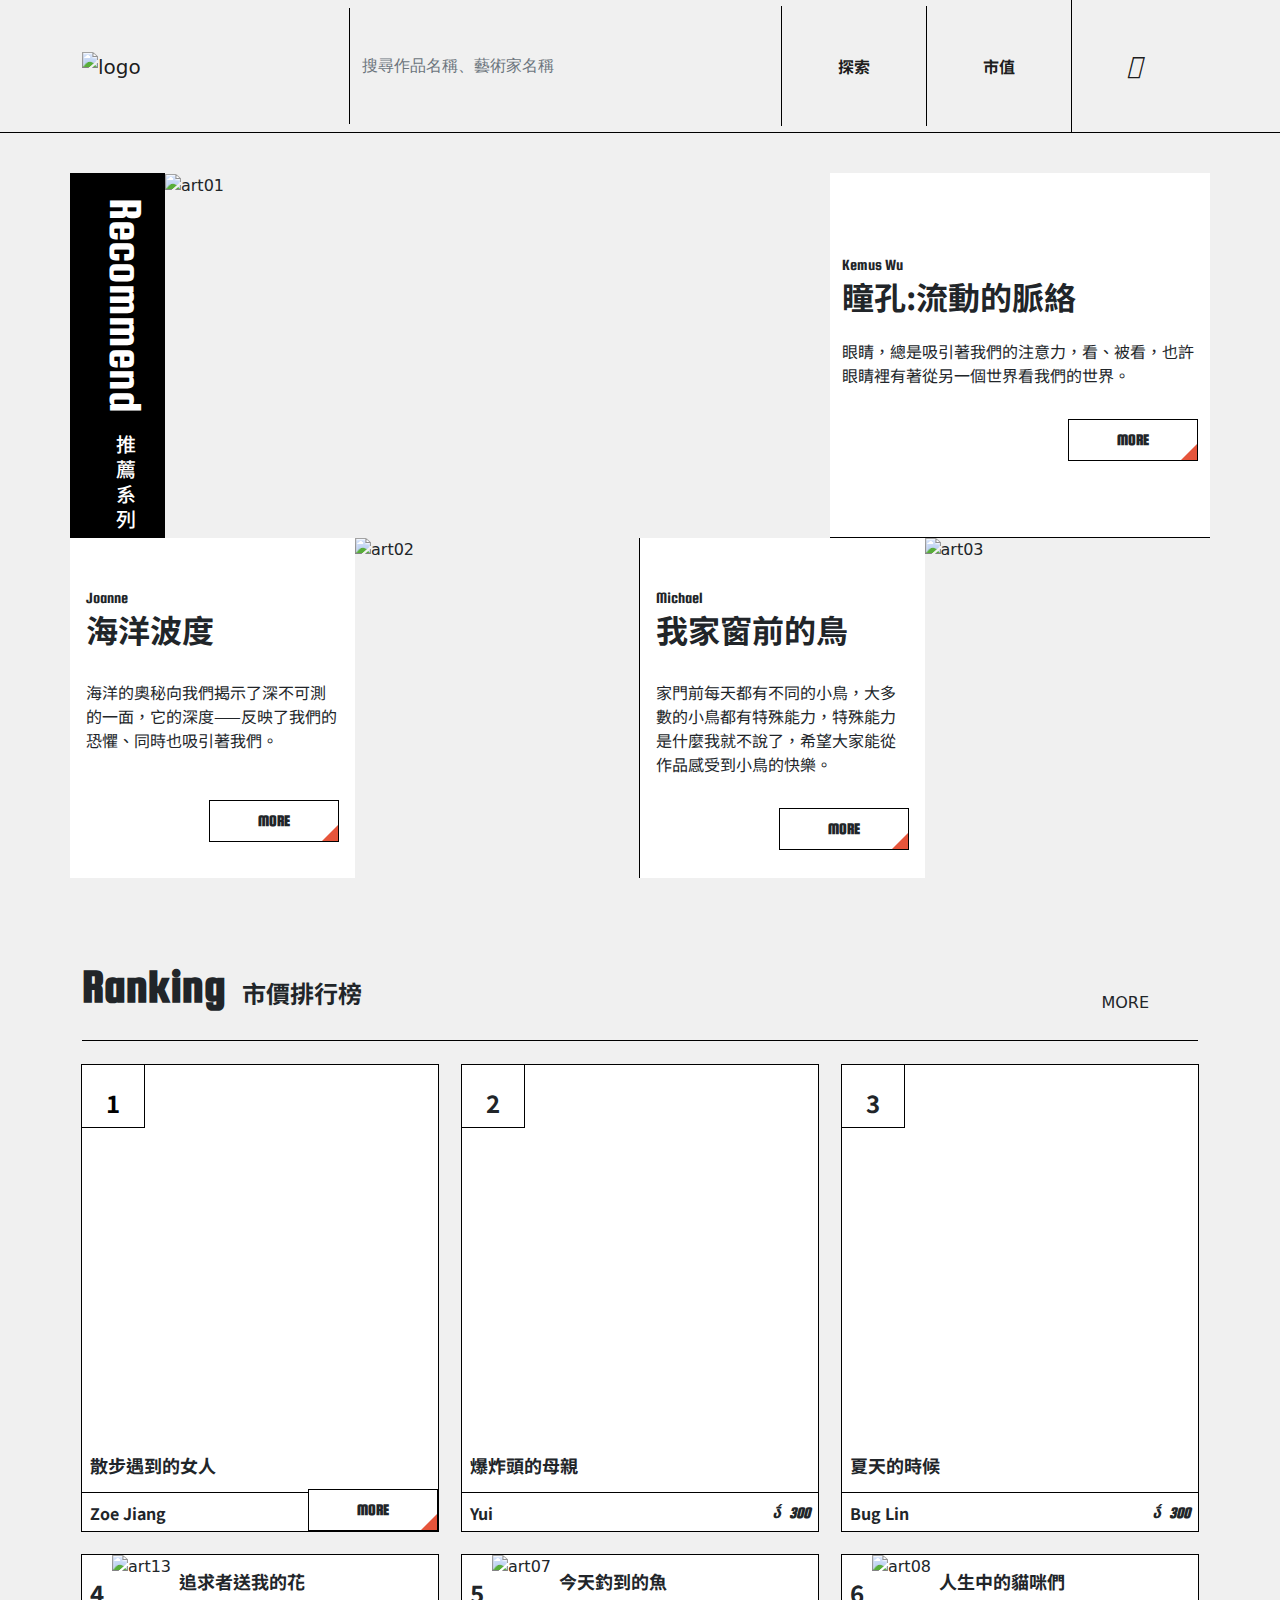
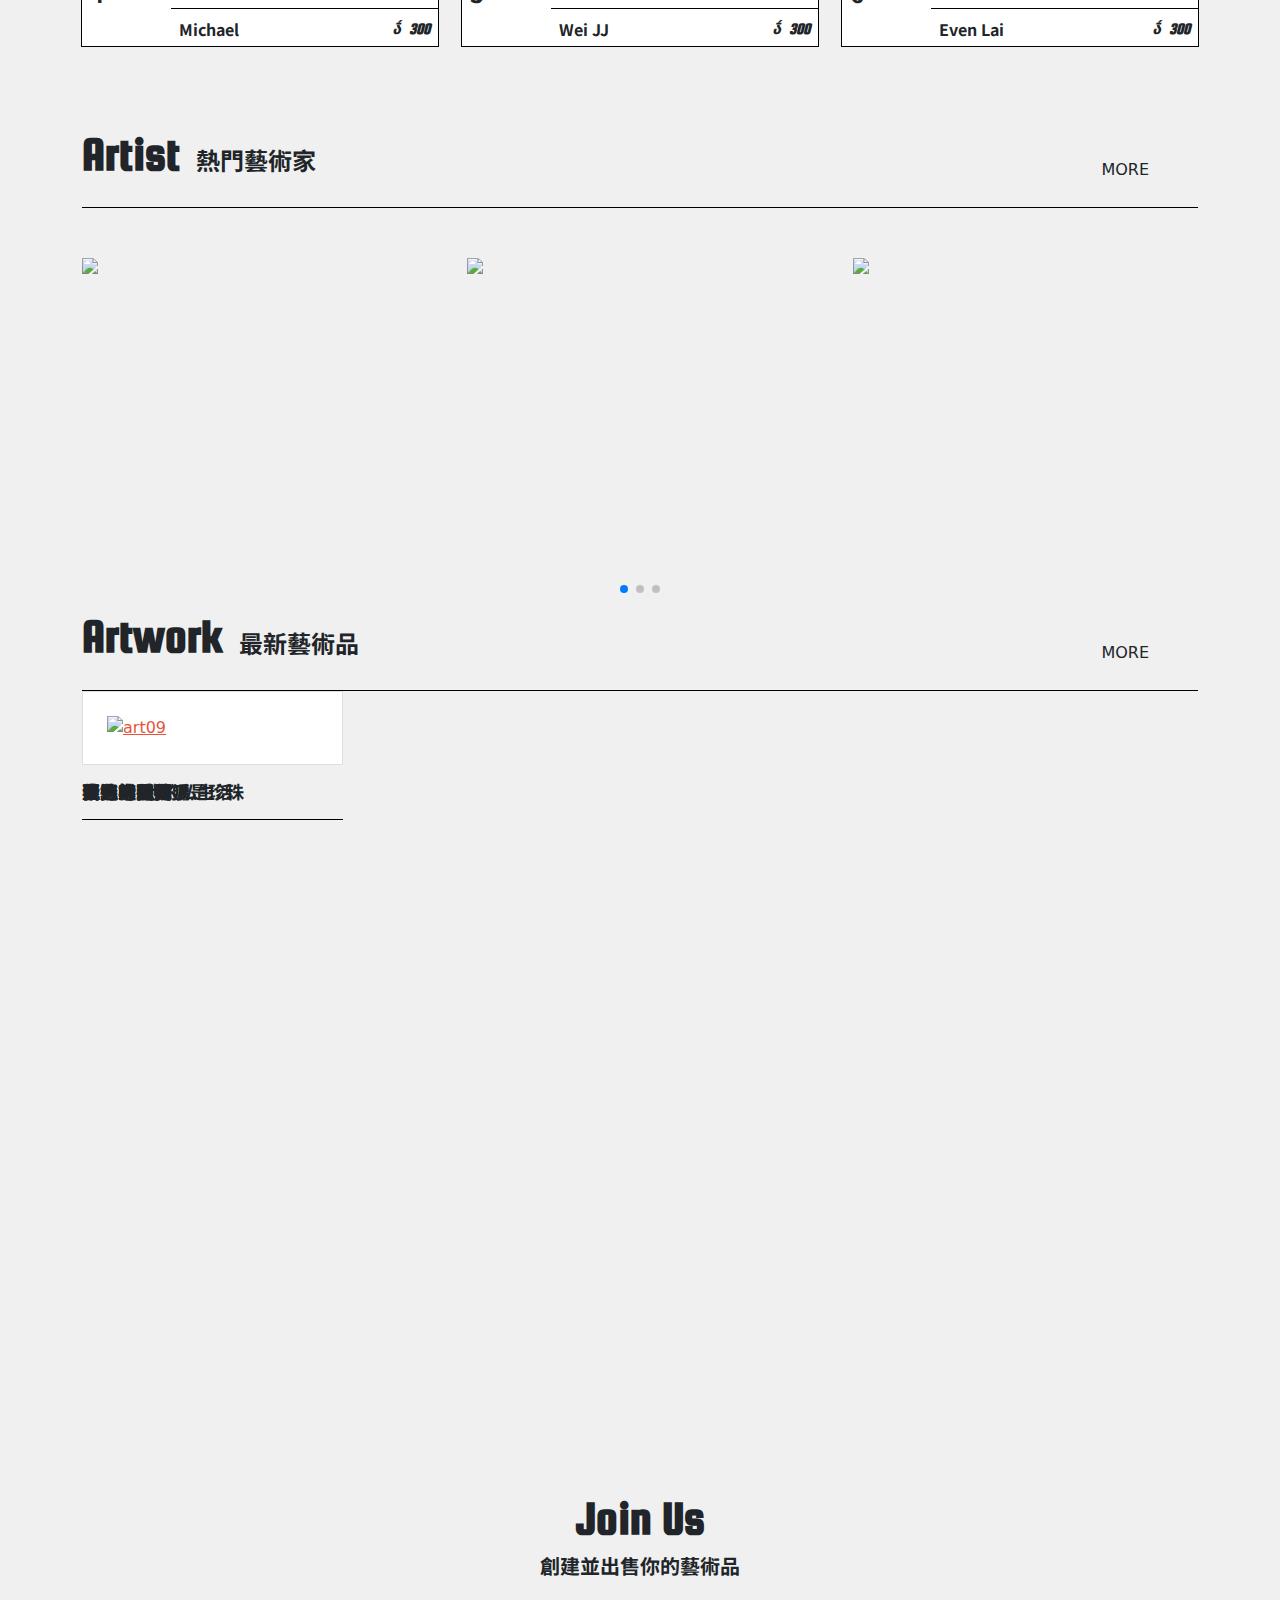
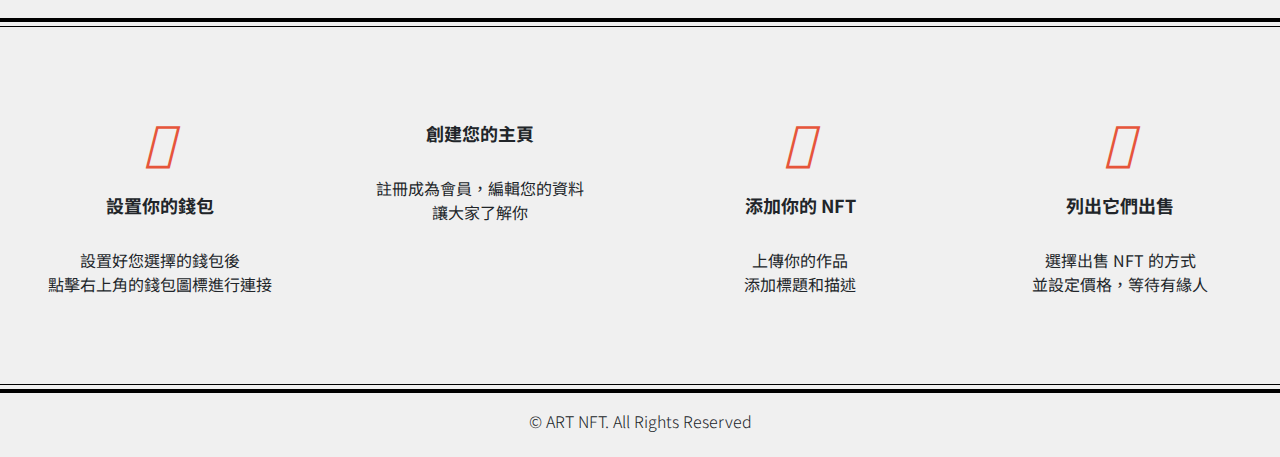
==== index.html @ 58df51ed "Update 2022-09-14T13:58:03.006Z" ====
<!DOCTYPE html>
<html lang="en">

  <head>
    <meta charset="UTF-8">
    <meta name="viewport" content="width=device-width, initial-scale=1.0">
    <meta http-equiv="X-UA-Compatible" content="ie=edge">
    <title>Boostrap Index</title>
    <link rel="stylesheet" href="https://cdnjs.cloudflare.com/ajax/libs/font-awesome/5.13.0/css/all.min.css" />
    <link rel="stylesheet" href="./assets/style/all.css">
    
      <link
      rel="stylesheet"
      href="https://cdn.jsdelivr.net/npm/swiper/swiper-bundle.min.css"
    />
    

<link rel="preconnect" href="https://fonts.googleapis.com">
<link rel="preconnect" href="https://fonts.gstatic.com" crossorigin>
<link href="https://fonts.googleapis.com/css2?family=Noto+Sans+TC:wght@400;700&family=Squada+One&display=swap" rel="stylesheet">
<script src="https://kit.fontawesome.com/d7eb9595f0.js" crossorigin="anonymous"></script>
  </head>
  <body>
    <div class="header bg-light border-bottom">
      <div class="container">
      <nav class="navbar navbar-expand-lg navbar-light py-0">
        <div class="container-fluid header-bar px-0">
          <a class="navbar-brand py-0" href="#"><img src="https://raw.githubusercontent.com/hexschool/2022-web-layout-training/5d91d2de215d774a360093b4739a960a9ba68be0/week8-202207/logo.svg" alt="logo"></a>
          <div class="navbar-icon d-flex  align-items-center ">
            <button class="navbar-toggler border-0" type="button" data-bs-toggle="collapse" data-bs-target="#navbarSupportedContent" aria-controls="navbarSupportedContent" aria-expanded="false" aria-label="Toggle navigation">
              <i class="fa-solid fa-magnifying-glass"></i>
            </button>
            <button class="navbar-toggler border-0" type="button" data-bs-toggle="collapse" data-bs-target="#navbarSupportedContent" aria-controls="navbarSupportedContent" aria-expanded="false" aria-label="Toggle navigation">
              <span class="navbar-toggler-icon"></span>
            </button>
          </div>
          <div class="collapse navbar-collapse" id="navbarNav">
            <ul class="navbar-nav ms-auto align-items-center bar-box ">
              <li class="input-group search-bar border-start py-6 border-start">
                <input type="text" class="form-control bg-light border-0  " placeholder="搜尋作品名稱、藝術家名稱" >
                <a class="input-group-text border-0 bg-light pe-7 ps-4  text-decoration-none" href="#"> <i class="fa-solid fa-magnifying-glass fs-3 "></i></a>
               
              </li>
              <li class="nav-item px-7 py-6 border-start">
                <a class="nav-link active" aria-current="page" href="#"><p class="fw-bold">探索</p></a>
              </li>
              <li class="nav-item px-7 py-6 border-start">
                <a class="nav-link active" aria-current="page" href="#"><p class="fw-bold">市值</p></a>
              </li>
              <li class="nav-item px-7 py-6 border-start">
                <a class="nav-link active" aria-current="page" href="#"><i class="fa-solid fa-wallet d-none d-lg-block fs-3"></i></a>
              </li>
              
              
            </ul>
          </div>
      </nav>
    </div>
   </div>
    
<div class=" bg-light">
  <div class="recommend pt-6 ">
    <div class="container-lg  ">
      <div class="row">
        <!--recommend1-->
        <div
          class="card recommend-title col-lg-1 align-items-center pt-4 bg-black text-white d-none d-lg-block"
        >
          <h1 class=" fs-4">
            <span class="fs-1 pb-3">Recommend</span>
            推 薦 系 列
          </h1>
        </div>
        <div class="col-lg-7  g-0">

        <img class="w-100"
          
          src="https://github.com/hexschool/2022-web-layout-training/blob/main/week8-202207/art01.jpg?raw=true"
          alt="art01"
        /></div>
        <div
          class=" col-lg-4 bg-white pt-lg-9 pt-5 border-bottom "
        >
          <span class="pb-2">Kemus Wu</span>
          <h2 class="fw-bold pb-3">瞳孔:流動的脈絡</h2>
          <p class="pb-5 card-body-text">
            眼睛，總是吸引著我們的注意力，看、被看，也許眼睛裡有著從另一個世界看我們的世界。
          </p>
          <div class="text-end pb-5 pb-lg-3">
            <a href="#">
            <button class="btn btn-triangle btn-white"><span class="fw-bold fs-6">MORE</span></button>
          </a></div>
          
        </div>
         
        <!--recommend2-->
        <div class="col-lg-6  ">
          <div class="row ">
            <div class="d-lg-flex flex-lg-row-reverse g-0 ">
              
            <img
              class="w-100 col-lg-3 recommend-img"
              src="https://github.com/hexschool/2022-web-layout-training/blob/main/week8-202207/art02.jpg?raw=true"
              alt="art02"
            />

            <div
              class="card-body bg-white pt-7 col-lg-3"
            >
              <span class="pb-2">Joanne</span>
              <h2 class="fw-bold pb-4">海洋波度</h2>
              <p class="mb-7">
                海洋的奧秘向我們揭示了深不可測的一面，它的深度——反映了我們的恐懼、同時也吸引著我們。
              </p>
              <div class="text-end">
                <a href="#">
                <button class="btn btn-triangle btn-white "><span class="fw-bold fs-6">MORE</span></button>
              </a></div>
            </div>
          </div>
        </div>
        </div>
          <!--recommend3-->
          <div class=" col-lg-6 recommend-box ">
            <div class="row ">
              <div class="d-lg-flex flex-lg-row-reverse g-0">
               
              <img
                class="w-100 col-lg-3 recommend-img"
                src="https://github.com/hexschool/2022-web-layout-training/blob/main/week8-202207/art21.jpg?raw=true"
                alt="art03"
              />

              <div
                class="card-body bg-white pt-7 col-lg-3"
              >
                <span class="pb-2">Michael</span>
                <h2 class="fw-bold pb-4">我家窗前的鳥</h2>
                <p class="pb-5">
                  家門前每天都有不同的小鳥，大多數的小鳥都有特殊能力，特殊能力是什麼我就不說了，希望大家能從作品感受到小鳥的快樂。
                </p>
                <div class="text-end">
                  <a href="#">
                  <button class="btn btn-triangle btn-white "><span class="fw-bold fs-6">MORE</span></button>
                </a></div>
              </div>
            </div>
          </div>
          </div>
          </div>
        </div>
      </div>
          <!--ranking-->
     
    <div class="ranking py-9">
        <div class="container">
          <div
            class="artwork-bar d-flex justify-content-between border-bottom pb-3 align-items-end ">
              <h3 class="fw-bold d-flex align-items-end ">
                  <span class="fs-1 pe-3 text-start">Ranking</span>
                  <span
                    class="d-none d-lg-block mb-2"
                    style="font-family: 'Noto Sans TC', sans-serif;"
                  >
                    市價排行榜
                  </span>
                </h3>
                <a href="#">
                  <button class="btn btn-triangle btn-border">MORE</button>
                </a>
           </div>
          <div class="row pt-4">
            <div class=" col-lg-4  ">
             <div class="card g-0 border">
              <div class="d-flex flex-lg-column card-top position-relative">
                <h3 class="px-2 py-4 fw-bold  text-black" >1</h3>
             
                
                <img class="w-100"  src="https://github.com/hexschool/2022-web-layout-training/blob/main/week8-202207/art04.jpg?raw=true" alt="art03">
                <a href="#">
                  
                  <button class="btn btn-triangle btn-white position-absolute d-none d-lg-block"style="right: 0; bottom: 0;"><span class="fw-bold fs-6">MORE</span></button>
                </a>
                <div class=" flex-grow-1">
                  <h5 class="py-3 border-bottom ps-2 fw-bold">散步遇到的女人</h5>
                  <div class="d-flex align-items-center justify-content-between ps-2 fw-bold">
                  <p>Zoe Jiang</p>
                  <i class="fa-brands fa-ethereum  pe-2"><span class="ps-2">300</span></i></div></div>
                </div>

              </div>

            </div>
            <div class=" col-lg-4  ">
              <div class="card g-0 border ">
               <div class="d-flex flex-lg-column card-top ">
                 <h3 class="px-2 py-4 fw-bold">2</h3>
                 <img  src="https://github.com/hexschool/2022-web-layout-training/blob/main/week8-202207/art05.jpg?raw=true" alt="art05">
                 <div class=" flex-grow-1">
                   <h5 class="py-3 border-bottom ps-2 fw-bold">爆炸頭的母親</h5>
                   <div class="d-flex align-items-center justify-content-between ps-2 fw-bold">
                   <p>Yui</p>
                   <i class="fa-brands fa-ethereum  pe-2"><span class="ps-2">300</span></i></div></div>
                 </div>
 
               </div>
 
             </div>
             <div class=" col-lg-4 ">
              <div class="card g-0 border ">
               <div class="d-flex flex-lg-column card-top">
                 <h3 class="px-2 py-4 fw-bold">3</h3>
                 <img  src="https://github.com/hexschool/2022-web-layout-training/blob/main/week8-202207/art06.jpg?raw=true" alt="art03">
                 <div class=" flex-grow-1">
                   <h5 class="py-3 border-bottom ps-2 fw-bold">夏天的時候</h5>
                   <div class="d-flex align-items-center justify-content-between ps-2 fw-bold">
                   <p>Bug Lin</p>
                   <i class="fa-brands fa-ethereum  pe-2"><span class="ps-2">300</span></i></div></div>
                 </div>
 
               </div>
 
             </div>
             <div class=" col-lg-4 pt-4">
              <div class="card g-0 border">
               <div class="d-flex">
                 <h3 class="px-2 py-4 fw-bold">4</h3>
                 <img  src="https://github.com/hexschool/2022-web-layout-training/blob/main/week8-202207/art13.jpg?raw=true" alt="art13">
                 <div class=" flex-grow-1">
                   <h5 class="py-3 border-bottom ps-2 fw-bold">追求者送我的花</h5>
                   <div class="d-flex align-items-center justify-content-between ps-2 fw-bold">
                   <p>Michael</p>
                   <i class="fa-brands fa-ethereum  pe-2"><span class="ps-2">300</span></i></div></div>
                 </div>
 
               </div>
 
             </div>
             <div class=" col-lg-4 pt-4  ">
              <div class="card g-0 border">
               <div class="d-flex ">
                 <h3 class="px-2 py-4 fw-bold">5</h3>
                 <img  src="https://github.com/hexschool/2022-web-layout-training/blob/main/week8-202207/art07.jpg?raw=true" alt="art07">
                 <div class=" flex-grow-1">
                   <h5 class="py-3 border-bottom ps-2 fw-bold">今天釣到的魚</h5>
                   <div class="d-flex align-items-center justify-content-between ps-2 fw-bold">
                   <p>Wei JJ</p>
                   <i class="fa-brands fa-ethereum  pe-2"><span class="ps-2">300</span></i></div></div>
                 </div>
 
               </div>
 
             </div>
             <div class=" col-lg-4 pt-4  ">
              <div class="card g-0 border">
               <div class="d-flex ">
                 <h3 class="px-2 py-4 fw-bold">6</h3>
                 <img  src="https://github.com/hexschool/2022-web-layout-training/blob/main/week8-202207/art08.jpg?raw=true" alt="art08">
                 <div class=" flex-grow-1">
                   <h5 class="py-3 border-bottom ps-2 fw-bold">人生中的貓咪們</h5>
                   <div class="d-flex align-items-center justify-content-between ps-2 fw-bold">
                   <p>Even Lai</p>
                   <i class="fa-brands fa-ethereum  pe-2"><span class="ps-2">300</span></i></div></div>
                 </div>
 
               </div>
 
             </div>       
           </div>
              
        </div>
      </div>
          <!--artist-->
          <div class="artist">
            <div class="container">
              <div
                class="artwork-bar d-flex justify-content-between border-bottom pb-3 align-items-end"
              >
                <h3 class="fw-bold d-flex align-items-end">
                  <span class="fs-1 pe-3 text-start">Artist</span>
                  <span
                    class="d-none d-lg-block mb-2"
                    style="font-family: 'Noto Sans TC', sans-serif;"
                  >
                    熱門藝術家
                  </span>
                </h3>
                <a href="#">
                  <button class="btn btn-triangle btn-border">MORE</button>
                </a>
              </div>
              <div class="swiper mySwiper">
                <div class="swiper-wrapper">
                  <div class="swiper-slide">
                    <img class="w-100"
                      src="https://github.com/hexschool/2022-web-layout-training/blob/main/week8-202207/artist01.jpg?raw=true"
                    />
                  </div>
                  <div class="swiper-slide">
                    <img class="w-100"
                      src="https://github.com/hexschool/2022-web-layout-training/blob/main/week8-202207/artist02.jpg?raw=true"
                    />
                  </div>
                  <div class="swiper-slide">
                    <img class="w-100"
                      src="https://github.com/hexschool/2022-web-layout-training/blob/main/week8-202207/artist03.jpg?raw=true"
                    />
                  </div>
                  <div class="swiper-slide">
                    <img class="w-100"
                      src="https://github.com/hexschool/2022-web-layout-training/blob/main/week8-202207/artist04.jpg?raw=true"
                    />
                  </div>
                  <div class="swiper-slide">
                    <img class="w-100"
                      src="https://github.com/hexschool/2022-web-layout-training/blob/main/week8-202207/artist05.jpg?raw=true"
                    />
                  </div>
                </div>
                <div class="swiper-pagination"></div>
              </div>
            </div>
            <!--artwork-->

            <div class="artwork pb-7">
              <div class="container">
                <div
                  class="artwork-bar d-flex justify-content-between border-bottom pb-3 align-items-end"
                >
                  <h3 class="fw-bold d-flex align-items-end">
                    <span class="fs-1 pe-3">Artwork</span>
                    <span
                      class="d-none d-lg-block mb-2"
                      style="font-family: 'Noto Sans TC', sans-serif;"
                    >
                      最新藝術品
                    </span>
                  </h3>
                  <a href="./pages.html">
                    <button class="btn btn-triangle btn-border">MORE</button>
                  </a>
                </div>
                <div
                  class="row pt-5 row-Masonry"
                  data-masonry='{"percentPosition": true }'
                  style="position: relative; height: 743px;"
                >
                  <div
                    class="col-md-4 col-lg-3 mb-7 artwork-card"
                    style="position: absolute; left: 0%; top: 0px;"
                  >
                    <div class="card">
                      <div class="card-body p-2 p-lg-4">
                        <a class="position-relative d-block" href="#">
                          <img
                            class="w-100 "
                            src="https://github.com/hexschool/2022-web-layout-training/blob/main/week8-202207/art09.jpg?raw=true"
                            alt="art09"
                          />
                          <div class="imgHoverOpacity bg-black position-absolute top-0 left-0 h-100 w-100 d-none d-lg-block">
                            <div class="h-bg d-flex flex-column align-items-end ">
                              <div class="h-bgtext px-2"><p class="text-white">唯一想擁有的人，唯一不可以擁有的</p>
                              <i class="fa-brands fa-ethereum  pe-2 text-white"><span class="ps-2">300</span>
                              </i></div>
                              <button class="btn btn-triangle btn-white mb-3 me-3"><span class="fw-bold fs-6 ">MORE</span></button>
                            </div>
                          </div>
                        </a>
                      </div>
                    </div>
                    <h5
                      class="card-title text-start fw-bold py-3 border-bottom"
                    >
                      區塊戀-他的私生活
                    </h5>
                  </div>
                  <div
                    class="col-md-4 col-lg-3 mb-7 artwork-card"
                    style="position: absolute; left: 0%; top: 0px;"
                  >
                    <div class="card">
                      <div class="card-body p-2 p-lg-4">
                        <a class="position-relative d-block" href="#">
                          <img
                            class="w-100"
                            src="https://github.com/hexschool/2022-web-layout-training/blob/main/week8-202207/art10.jpg?raw=true"
                            alt="art09"
                          />
                          <div class="imgHoverOpacity bg-black position-absolute top-0 left-0 h-100 w-100 d-none d-lg-block">
                            <div class="h-bg d-flex flex-column align-items-end ">
                              <div class="h-bgtext px-2"><p class="text-white">唯一想擁有的人，唯一不可以擁有的</p>
                              <i class="fa-brands fa-ethereum  pe-2 text-white"><span class="ps-2">300</span>
                              </i></div>
                              <button class="btn btn-triangle btn-white mb-3 me-3"><span class="fw-bold fs-6 ">MORE</span></button>
                            </div>
                          </div>
                        </a>
                        
                      </div>
                    </div>
                    <h5
                      class="card-title text-start fw-bold py-3 border-bottom"
                    >
                      夏娃的醜聞
                    </h5>
                  </div>
                  <div
                    class="col-md-4 col-lg-3 mb-7 artwork-card"
                    style="position: absolute; left: 0%; top: 0px;"
                  >
                    <div class="card">
                      <div class="card-body p-2 p-lg-4">
                        <a class="position-relative d-block" href="#">
                          <img
                            class="w-100"
                            src="https://github.com/hexschool/2022-web-layout-training/blob/main/week8-202207/art02.jpg?raw=true"
                            alt="art10"
                          /><div class="imgHoverOpacity bg-black position-absolute top-0 left-0 h-100 w-100 d-none d-lg-block">
                            <div class="h-bg d-flex flex-column align-items-end ">
                              <div class="h-bgtext px-2"><p class="text-white">唯一想擁有的人，唯一不可以擁有的</p>
                              <i class="fa-brands fa-ethereum  pe-2 text-white"><span class="ps-2">300</span>
                              </i></div>
                              <button class="btn btn-triangle btn-white mb-3 me-3"><span class="fw-bold fs-6 ">MORE</span></button>
                            </div>
                          </div>
                        </a>
                        
                      </div>
                    </div>
                    <h5
                      class="card-title text-start fw-bold py-3 border-bottom"
                    >
                      藍色啤酒海
                    </h5>
                  </div>
                  <div
                    class="col-md-4 col-lg-3 mb-7 artwork-card"
                    style="position: absolute; left: 0%; top: 0px;"
                  >
                    <div class="card">
                      <div class="card-body p-2 p-lg-4">
                        <a class="position-relative d-block" href="#">
                          <img
                            class="w-100"
                            src="https://github.com/hexschool/2022-web-layout-training/blob/main/week8-202207/art11.jpg?raw=true"
                            alt="art09"
                          /><div class="imgHoverOpacity bg-black position-absolute top-0 left-0 h-100 w-100 d-none d-lg-block">
                            <div class="h-bg d-flex flex-column align-items-end ">
                              <div class="h-bgtext px-2"><p class="text-white">唯一想擁有的人，唯一不可以擁有的</p>
                              <i class="fa-brands fa-ethereum  pe-2 text-white"><span class="ps-2">300</span>
                              </i></div>
                              <button class="btn btn-triangle btn-white mb-3 me-3"><span class="fw-bold fs-6 ">MORE</span></button>
                            </div>
                          </div>
                        </a>
                      </div>
                    </div>
                    <h5
                      class="card-title text-start fw-bold py-3 border-bottom"
                    >
                      沒有人愛我
                    </h5>
                  </div>
                  <div
                    class="col-md-4 col-lg-3 mb-7 artwork-card"
                    style="position: absolute; left: 0%; top: 0px;"
                  >
                    <div class="card">
                      <div class="card-body p-2 p-lg-4">
                        <a class="position-relative d-block" href="#">
                          <img
                            class="w-100"
                            src="https://github.com/hexschool/2022-web-layout-training/blob/main/week8-202207/art12.jpg?raw=true"
                            alt="art09"
                          /><div class="imgHoverOpacity bg-black position-absolute top-0 left-0 h-100 w-100 d-none d-lg-block">
                            <div class="h-bg d-flex flex-column align-items-end ">
                              <div class="h-bgtext px-2"><p class="text-white">唯一想擁有的人，唯一不可以擁有的</p>
                              <i class="fa-brands fa-ethereum  pe-2 text-white"><span class="ps-2">300</span>
                              </i></div>
                              <button class="btn btn-triangle btn-white mb-3 me-3"><span class="fw-bold fs-6 ">MORE</span></button>
                            </div>
                          </div>
                        </a>
                      </div>
                    </div>
                    <h5
                      class="card-title text-start fw-bold py-3 border-bottom"
                    >
                      不哭不哭眼淚是珍珠
                    </h5>
                  </div>
                  <div
                    class="col-md-4 col-lg-3 mb-7 artwork-card"
                    style="position: absolute; left: 0%; top: 0px;"
                  >
                    <div class="card">
                      <div class="card-body p-2 p-lg-4">
                        <a class="position-relative d-block" href="#">
                          <img
                            class="w-100 "
                            src="https://github.com/hexschool/2022-web-layout-training/blob/main/week8-202207/art03.jpg?raw=true"
                            alt="art09"
                          /><div class="imgHoverOpacity bg-black position-absolute top-0 left-0 h-100 w-100 d-none d-lg-block">
                            <div class="h-bg d-flex flex-column align-items-end ">
                              <div class="h-bgtext px-2"><p class="text-white">唯一想擁有的人，唯一不可以擁有的</p>
                              <i class="fa-brands fa-ethereum  pe-2 text-white"><span class="ps-2">300</span>
                              </i></div>
                              <button class="btn btn-triangle btn-white mb-3 me-3"><span class="fw-bold fs-6 ">MORE</span></button>
                            </div>
                          </div>
                        </a>
                      </div>
                    </div>
                    <h5
                      class="card-title text-start fw-bold py-3 border-bottom"
                    >
                      十分鐘就到
                    </h5>
                  </div>
                  <div
                    class="col-md-4 col-lg-3 mb-7 artwork-card"
                    style="position: absolute; left: 0%; top: 0px;"
                  >
                    <div class="card">
                      <div class="card-body p-2 p-lg-4">
                        <a class="position-relative d-block" href="#">
                          <img
                            class="w-100 "
                            src="https://github.com/hexschool/2022-web-layout-training/blob/main/week8-202207/art04.jpg?raw=true"
                            alt="art09"
                          /><div class="imgHoverOpacity bg-black position-absolute top-0 left-0 h-100 w-100 d-none d-lg-block">
                            <div class="h-bg d-flex flex-column align-items-end ">
                              <div class="h-bgtext px-2"><p class="text-white">唯一想擁有的人，唯一不可以擁有的</p>
                              <i class="fa-brands fa-ethereum  pe-2 text-white"><span class="ps-2">300</span>
                              </i></div>
                              <button class="btn btn-triangle btn-white mb-3 me-3"><span class="fw-bold fs-6 ">MORE</span></button>
                            </div>
                          </div>
                        </a>
                      </div>
                    </div>
                    <h5
                      class="card-title text-start fw-bold py-3 border-bottom"
                    >
                      我這樣有美嗎
                    </h5>
                  </div>
                  <div
                    class="col-md-4 col-lg-3 mb-7 artwork-card"
                    style="position: absolute; left: 0%; top: 0px;"
                  >
                    <div class="card">
                      <div class="card-body p-2 p-lg-4">
                        <a class="position-relative d-block" href="#">
                          <img
                            class="w-100"
                            src="https://github.com/hexschool/2022-web-layout-training/blob/main/week8-202207/art27.jpg?raw=true"
                            alt="art09"
                          /><div class="imgHoverOpacity bg-black position-absolute top-0 left-0 h-100 w-100 d-none d-lg-block">
                            <div class="h-bg d-flex flex-column align-items-end ">
                              <div class="h-bgtext px-2"><p class="text-white">唯一想擁有的人，唯一不可以擁有的</p>
                              <i class="fa-brands fa-ethereum  pe-2 text-white"><span class="ps-2">300</span>
                              </i></div>
                              <button class="btn btn-triangle btn-white mb-3 me-3"><span class="fw-bold fs-6 ">MORE</span></button>
                            </div>
                          </div>
                        </a>
                      </div>
                    </div>
                    <h5
                      class="card-title text-start fw-bold py-3 border-bottom"
                    >
                      我真的受傷了
                    </h5>
                  </div>
                </div>
              </div>
              <!--join us-->
              <div class="join pt-7">
                <div
                  class=" mx-auto text-center pb-5 border-bottom border-4"
                >
                  <span class="fs-1 fw-bold">Join Us</span>
                  <h4 class="fw-bold">創建並出售你的藝術品</h4>
                </div>
                <div class="container-fluid">
                  <ul class="row list-unstyled pt-1">
                    <li class="border-top pb-9"></li>
                    <li class="col-lg-3 text-center pb-6">
                      <i class="fa-solid fa-wallet fs-1 text-primary"></i>
                      <h5 class="pt-3 pb-4 fw-bold">設置你的錢包</h5>
                      <p>設置好您選擇的錢包後<br> 點擊右上角的錢包圖標進行連接</p>
                    </li>
                    <li class="col-lg-3 text-center pb-6">
                      <i class="fa-solid fa-pen-ruler fs-1 text-primary"></i>
                      <h5 class="pt-3 pb-4 fw-bold">創建您的主頁</h5>
                      <p>註冊成為會員，編輯您的資料<br> 讓大家了解你</p>
                    </li>
                    <li class="col-lg-3 text-center pb-6">
                      <i class="fa-solid fa-icons fs-1 text-primary"></i>
                      <h5 class="pt-3 pb-4 fw-bold">添加你的 NFT</h5>
                      <p>上傳你的作品<br> 添加標題和描述</p>
                    </li>
                    <li class="col-lg-3 text-center pb-6">
                      <i class="fa-solid fa-tags fs-1 text-primary"></i>
                      <h5 class="pt-3 pb-4 fw-bold">列出它們出售</h5>
                      <p>選擇出售 NFT 的方式<br> 並設定價格，等待有緣人</p>
                    </li>
                  </ul>
                </div>
              </div>
            </div>
          </div>
        </div>
      
    
  </div>
</div>

 
    <footer class="footer bg-light border-top pt-1 pb-4">
      
      <p class="text-center fw-light pt-3 border-top border-4 ">© ART NFT. All Rights Reserved</p>
    </footer>
    <script src="./assets/js/vendors.js"></script>
    <script src="https://cdnjs.cloudflare.com/ajax/libs/jquery/3.6.0/jquery.min.js"></script>
    <script src="https://unpkg.com/masonry-layout@4/dist/masonry.pkgd.min.js"></script>
    <script src="https://cdn.jsdelivr.net/npm/swiper/swiper-bundle.min.js"></script>
    <script src="https://unpkg.com/imagesloaded@5/imagesloaded.pkgd.min.js"></script>
    <script src="https://unpkg.com/swiper@8/swiper-bundle.min.js"></script>
    
    <script src="./assets/js/all.js"></script>
    


    
  </body>

</html>
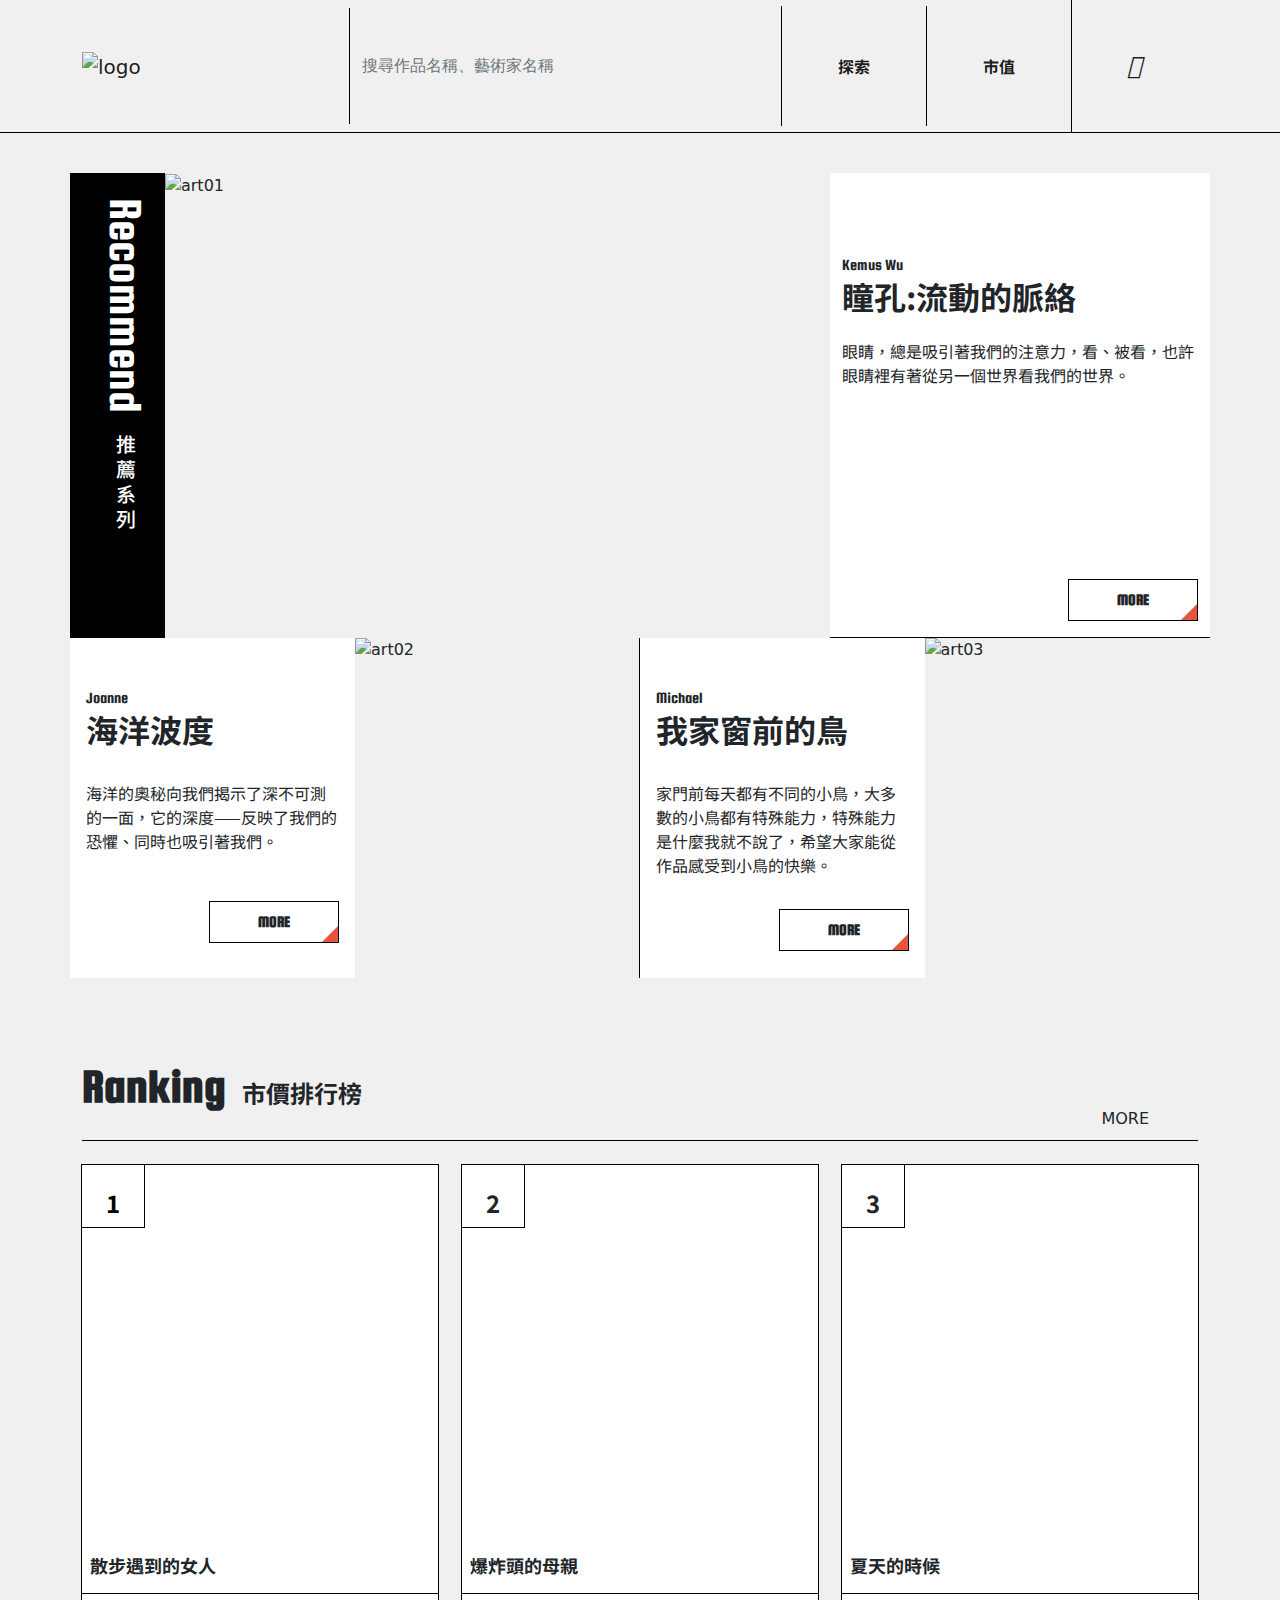
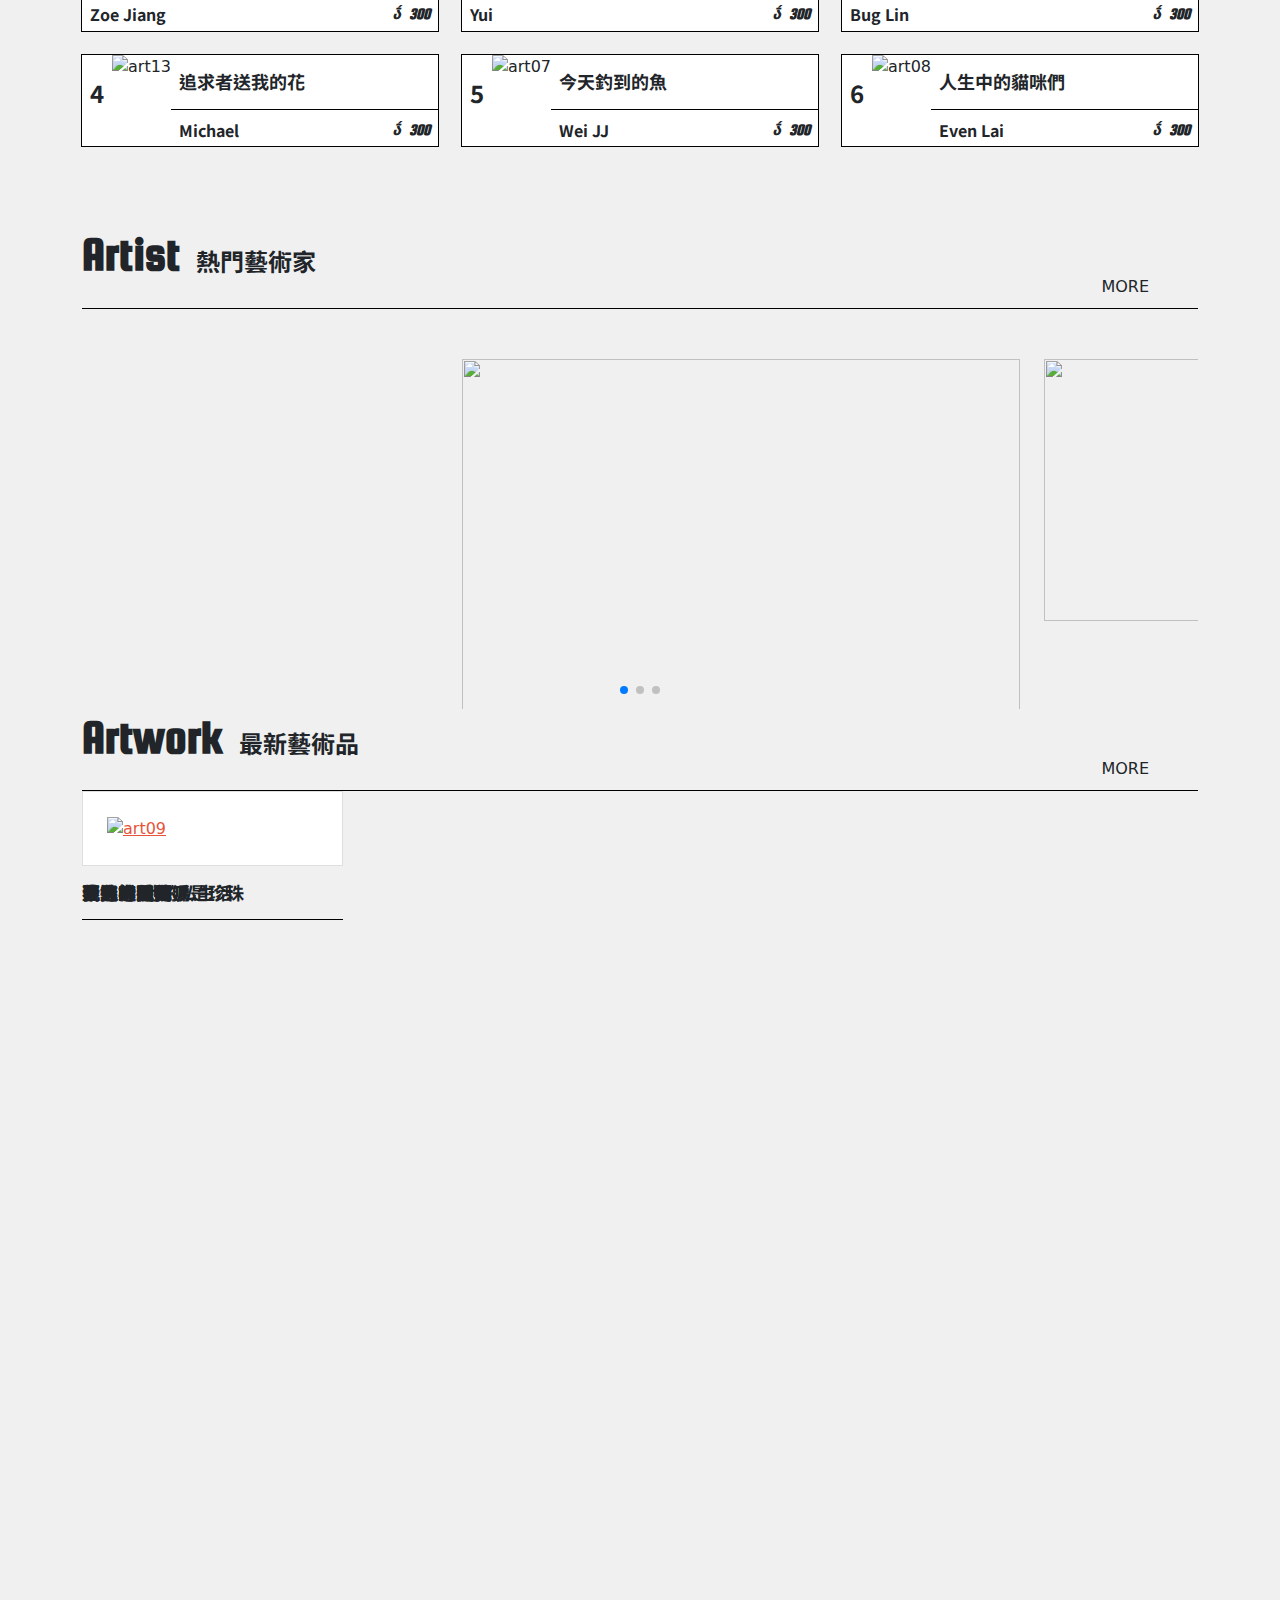
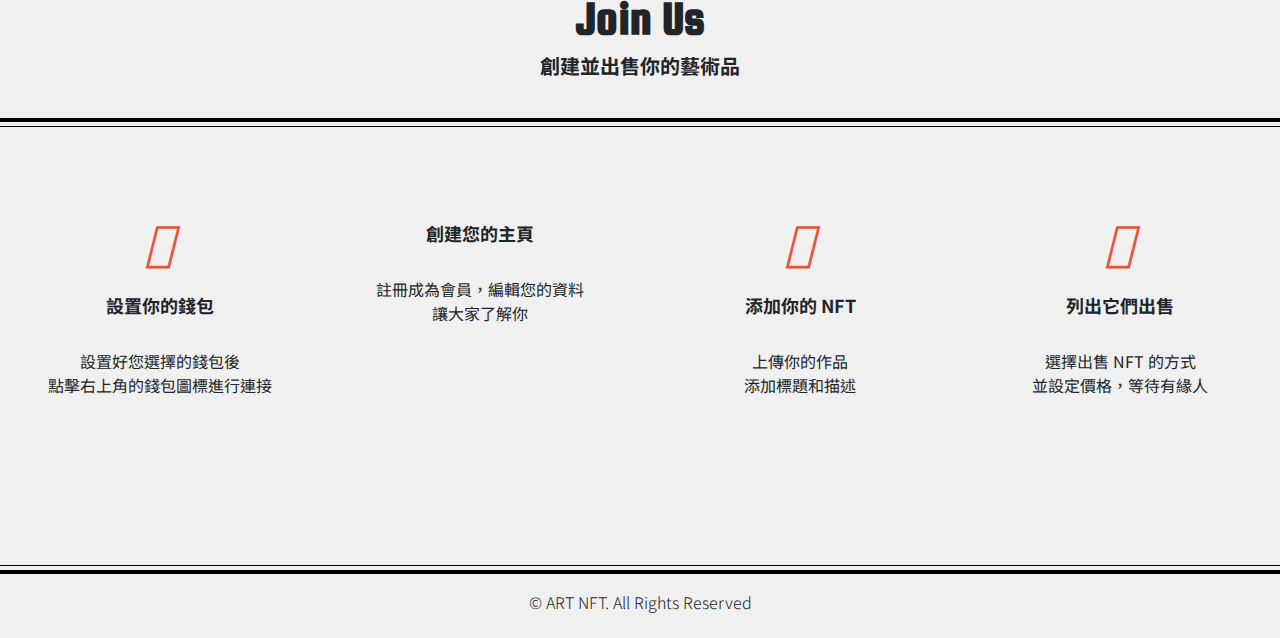
==== commit d6e73011: "Update 2022-09-14T16:11:13.876Z" ====
--- a/index.html
+++ b/index.html
@@ -83,7 +83,7 @@
         >
           <span class="pb-2">Kemus Wu</span>
           <h2 class="fw-bold pb-3">瞳孔:流動的脈絡</h2>
-          <p class="pb-5 card-body-text">
+          <p class="card-body-text">
             眼睛，總是吸引著我們的注意力，看、被看，也許眼睛裡有著從另一個世界看我們的世界。
           </p>
           <div class="text-end pb-5 pb-lg-3">
@@ -166,20 +166,21 @@
                   </span>
                 </h3>
                 <a href="#">
-                  <button class="btn btn-triangle btn-border">MORE</button>
+                  <button class="btn btn-triangle btn-border"style="margin-bottom: -16px;">MORE</button>
                 </a>
            </div>
           <div class="row pt-4">
             <div class=" col-lg-4  ">
              <div class="card g-0 border">
-              <div class="d-flex flex-lg-column card-top position-relative">
-                <h3 class="px-2 py-4 fw-bold  text-black" >1</h3>
+              <div class="d-flex flex-lg-column card-top ">
+                
+                <h3 class="px-2 py-4 fw-bold  text-black " >1</h3>
              
                 
-                <img class="w-100"  src="https://github.com/hexschool/2022-web-layout-training/blob/main/week8-202207/art04.jpg?raw=true" alt="art03">
-                <a href="#">
+                <img class="w-100 "  src="https://github.com/hexschool/2022-web-layout-training/blob/main/week8-202207/art04.jpg?raw=true" alt="art03">
+                <a class=" d-none  text-decoration-none" href="#">
                   
-                  <button class="btn btn-triangle btn-white position-absolute d-none d-lg-block"style="right: 0; bottom: 0;"><span class="fw-bold fs-6">MORE</span></button>
+                  <button class="btn btn-triangle btn-white "><span class="fw-bold fs-6">MORE</span></button>
                 </a>
                 <div class=" flex-grow-1">
                   <h5 class="py-3 border-bottom ps-2 fw-bold">散步遇到的女人</h5>
@@ -271,7 +272,7 @@
         </div>
       </div>
           <!--artist-->
-          <div class="artist">
+          <div class="artist pb-9">
             <div class="container">
               <div
                 class="artwork-bar d-flex justify-content-between border-bottom pb-3 align-items-end"
@@ -286,7 +287,7 @@
                   </span>
                 </h3>
                 <a href="#">
-                  <button class="btn btn-triangle btn-border">MORE</button>
+                  <button class="btn btn-triangle btn-border"style="margin-bottom: -16px;">MORE</button>
                 </a>
               </div>
               <div class="swiper mySwiper">
@@ -297,22 +298,22 @@
                     />
                   </div>
                   <div class="swiper-slide">
-                    <img class="w-100"
+                    <img
                       src="https://github.com/hexschool/2022-web-layout-training/blob/main/week8-202207/artist02.jpg?raw=true"
                     />
                   </div>
                   <div class="swiper-slide">
-                    <img class="w-100"
+                    <img
                       src="https://github.com/hexschool/2022-web-layout-training/blob/main/week8-202207/artist03.jpg?raw=true"
                     />
                   </div>
                   <div class="swiper-slide">
-                    <img class="w-100"
+                    <img 
                       src="https://github.com/hexschool/2022-web-layout-training/blob/main/week8-202207/artist04.jpg?raw=true"
                     />
                   </div>
                   <div class="swiper-slide">
-                    <img class="w-100"
+                    <img 
                       src="https://github.com/hexschool/2022-web-layout-training/blob/main/week8-202207/artist05.jpg?raw=true"
                     />
                   </div>
@@ -337,7 +338,7 @@
                     </span>
                   </h3>
                   <a href="./pages.html">
-                    <button class="btn btn-triangle btn-border">MORE</button>
+                    <button class="btn btn-triangle btn-border"style="margin-bottom: -16px;">MORE</button>
                   </a>
                 </div>
                 <div
@@ -617,6 +618,7 @@
   </div>
 </div>
 
+
  
     <footer class="footer bg-light border-top pt-1 pb-4">
       
